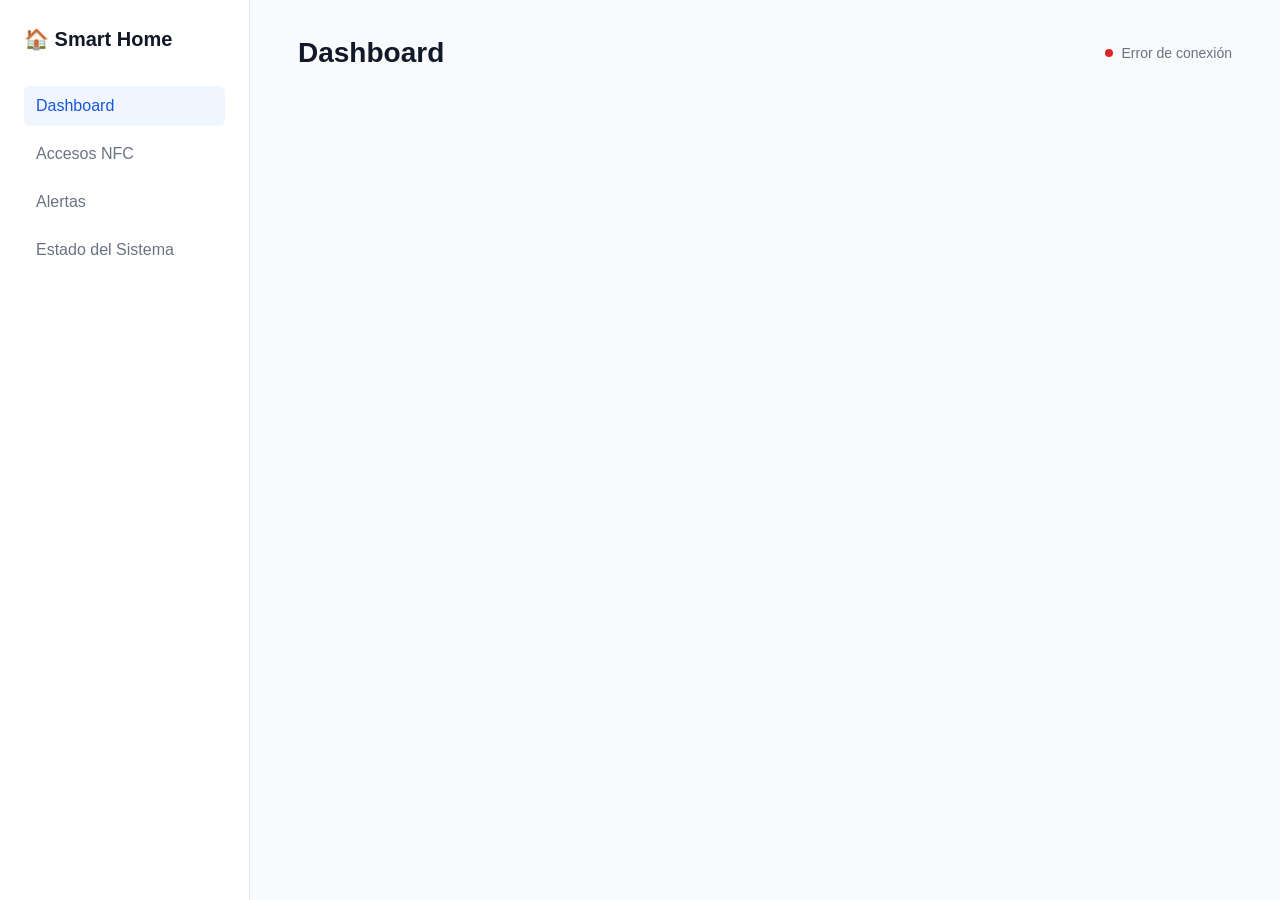
==== webapp/index.html @ cd3a3b8c "Creados archivos básicos, así como la importacion de CORS Co-authored-by: Copilot <copilot@github.co" ====
<!DOCTYPE html>
<html lang="es">
<head>
    <meta charset="UTF-8">
    <meta name="viewport" content="width=device-width, initial-scale=1.0">
    <title>Smart Home Dashboard</title>
    <link rel="stylesheet" href="styles.css">
</head>
<body>
    <div class="app-container">
        <aside class="sidebar">
            <h2>🏠 Smart Home</h2>
            <nav>
                <a href="index.html" class="active">Dashboard</a>
                <a href="accesos.html">Accesos NFC</a>
                <a href="alertas.html">Alertas</a>
                <a href="estado.html">Estado del Sistema</a>
            </nav>
        </aside>
        
        <main class="content">
            <header>
                <h1>Dashboard</h1>
                <div id="status-indicator" class="status-indicator">
                    <span class="dot"></span>
                    <span id="last-update">Actualizando...</span>
                </div>
            </header>

            <div class="cards-grid" id="nodos-container">
                <!-- Cards will be dynamically inserted here -->
            </div>
        </main>
    </div>

    <script src="app.js"></script>
    <script>
        document.addEventListener('DOMContentLoaded', () => {
            fetchNodos();
            setInterval(fetchNodos, 30000); // 30s
        });
    </script>
</body>
</html>
---- webapp/styles.css ----
:root {
    --bg-main: #f9fafb;
    --bg-card: #ffffff;
    --text-main: #111827;
    --text-muted: #6b7280;
    --border-color: #e5e7eb;
    --accent: #1a56db;
    --accent-hover: #1e40af;
    --danger: #dc2626;
    --success: #16a34a;
    --warning: #ca8a04;
    --radius: 6px;
    --sidebar-w: 250px;
}

* {
    box-sizing: border-box;
    margin: 0;
    padding: 0;
}

body {
    background-color: var(--bg-main);
    color: var(--text-main);
    font-family: -apple-system, BlinkMacSystemFont, "Segoe UI", Roboto, Helvetica, Arial, sans-serif;
    line-height: 1.5;
}

.app-container {
    display: flex;
    min-height: 100vh;
}

.sidebar {
    width: var(--sidebar-w);
    background-color: var(--bg-card);
    border-right: 1px solid var(--border-color);
    padding: 1.5rem;
    position: fixed;
    height: 100vh;
}

.sidebar h2 {
    font-size: 1.25rem;
    font-weight: 600;
    margin-bottom: 2rem;
    color: var(--text-main);
}

.sidebar nav {
    display: flex;
    flex-direction: column;
    gap: 0.5rem;
}

.sidebar a {
    text-decoration: none;
    color: var(--text-muted);
    padding: 0.5rem 0.75rem;
    border-radius: var(--radius);
    transition: all 0.2s;
    font-weight: 500;
}

.sidebar a:hover {
    background-color: var(--bg-main);
    color: var(--text-main);
}

.sidebar a.active {
    background-color: #eff6ff;
    color: var(--accent);
}

.content {
    flex: 1;
    margin-left: var(--sidebar-w);
    padding: 2rem 3rem;
    max-width: 1200px;
}

header {
    display: flex;
    justify-content: space-between;
    align-items: center;
    margin-bottom: 2rem;
}

h1 {
    font-size: 1.75rem;
    font-weight: 600;
}

.status-indicator {
    display: flex;
    align-items: center;
    gap: 8px;
    font-size: 0.875rem;
    color: var(--text-muted);
}

.dot {
    width: 8px;
    height: 8px;
    border-radius: 50%;
    background-color: var(--success);
}

/* Cards */
.cards-grid {
    display: grid;
    grid-template-columns: repeat(auto-fit, minmax(300px, 1fr));
    gap: 1.5rem;
}

.card {
    background-color: var(--bg-card);
    border: 1px solid var(--border-color);
    border-radius: var(--radius);
    padding: 1.5rem;
}

.card-header {
    display: flex;
    justify-content: space-between;
    align-items: center;
    margin-bottom: 1rem;
    padding-bottom: 0.75rem;
    border-bottom: 1px solid var(--border-color);
}

.card-title {
    font-size: 1.125rem;
    font-weight: 600;
}

.sensor-grid {
    display: grid;
    grid-template-columns: 1fr 1fr;
    gap: 1rem;
    margin-bottom: 1.5rem;
}

.sensor-item {
    display: flex;
    flex-direction: column;
}

.sensor-label {
    font-size: 0.75rem;
    text-transform: uppercase;
    color: var(--text-muted);
    font-weight: 600;
}

.sensor-value {
    font-size: 1.25rem;
    font-weight: 500;
}

/* Tables */
.data-table {
    width: 100%;
    border-collapse: collapse;
}

.data-table th, .data-table td {
    padding: 0.75rem;
    text-align: left;
    border-bottom: 1px solid var(--border-color);
}

.data-table th {
    font-weight: 600;
    color: var(--text-muted);
    font-size: 0.875rem;
    background: var(--bg-main);
}

/* Forms & Buttons */
input[type="text"], input[type="color"] {
    padding: 0.5rem;
    border: 1px solid var(--border-color);
    border-radius: var(--radius);
    font-family: inherit;
    outline: none;
}
input[type="text"]:focus {
    border-color: var(--accent);
}

.btn-primary {
    background-color: var(--accent);
    color: white;
    border: none;
    padding: 0.5rem 1rem;
    border-radius: var(--radius);
    cursor: pointer;
    font-weight: 500;
    font-family: inherit;
    transition: background 0.2s;
}
.btn-primary:hover {
    background-color: var(--accent-hover);
}

.btn-sm {
    padding: 0.25rem 0.5rem;
    font-size: 0.875rem;
}

.btn-danger {
    background-color: var(--danger);
}
.btn-danger:hover {
    background-color: #b91c1c;
}

/* Utils */
.badge {
    padding: 0.25rem 0.5rem;
    border-radius: 99px;
    font-size: 0.75rem;
    font-weight: 500;
    display: inline-block;
}
.badge.good { background-color: #dcfce7; color: var(--success); }
.badge.bad { background-color: #fee2e2; color: var(--danger); }
.badge.warn { background-color: #fef9c3; color: var(--warning); }

.split-view {
    display: grid;
    grid-template-columns: 1fr 2fr;
    gap: 1.5rem;
}

.uid-item {
    display: flex;
    justify-content: space-between;
    align-items: center;
    padding: 0.5rem 0;
    border-bottom: 1px solid var(--border-color);
}
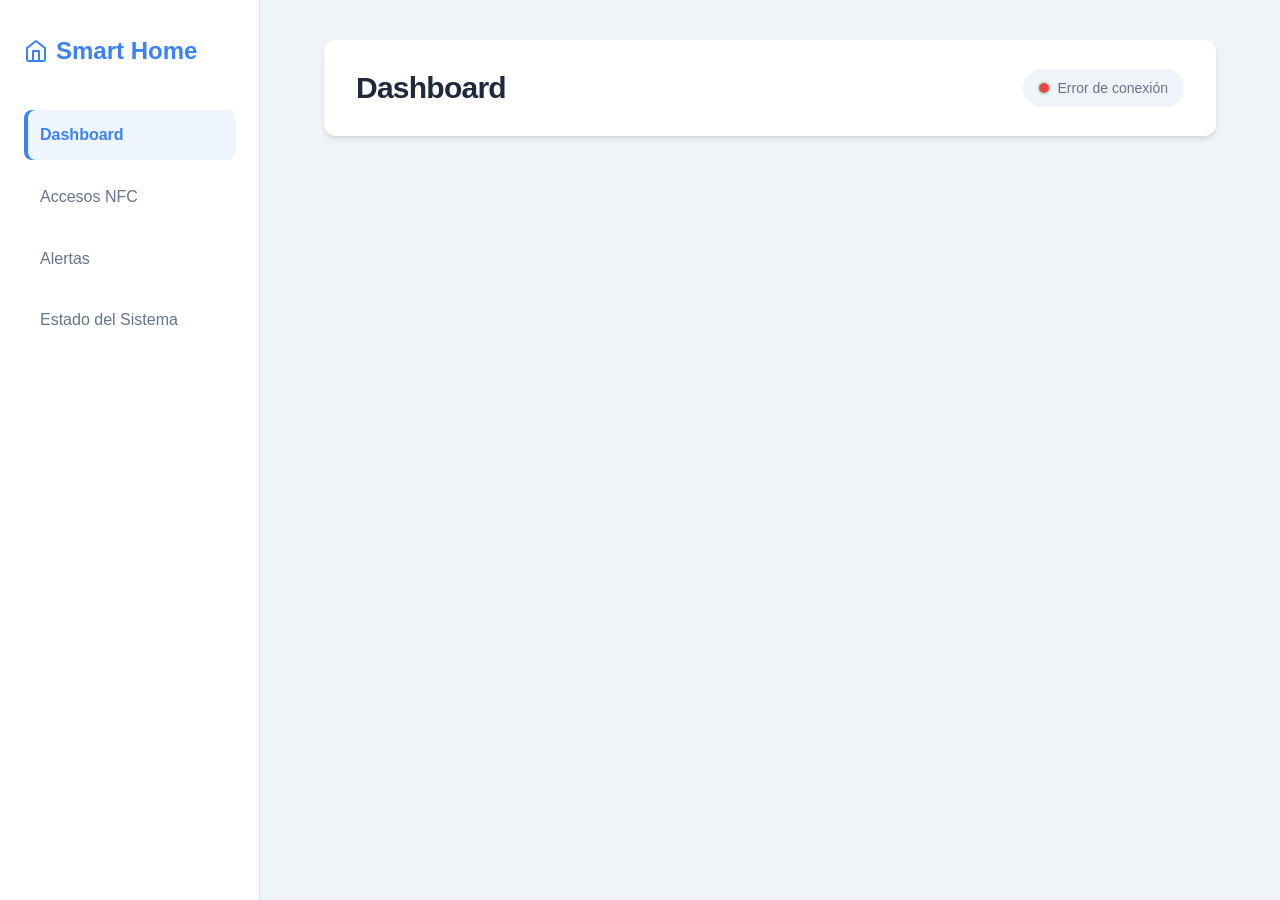
==== commit 62ab2445: "Mejoras visuales en la página Co-authored-by: Copilot <copilot@github.com>" ====
--- a/webapp/index.html
+++ b/webapp/index.html
@@ -9,7 +9,13 @@
 <body>
     <div class="app-container">
         <aside class="sidebar">
-            <h2>🏠 Smart Home</h2>
+            <h2>
+                <svg xmlns="http://www.w3.org/2000/svg" width="24" height="24" viewBox="0 0 24 24" fill="none" stroke="currentColor" stroke-width="2" stroke-linecap="round" stroke-linejoin="round">
+                    <path d="m3 9 9-7 9 7v11a2 2 0 0 1-2 2H5a2 2 0 0 1-2-2z"></path>
+                    <polyline points="9 22 9 12 15 12 15 22"></polyline>
+                </svg>
+                Smart Home
+            </h2>
             <nav>
                 <a href="index.html" class="active">Dashboard</a>
                 <a href="accesos.html">Accesos NFC</a>
--- a/webapp/styles.css
+++ b/webapp/styles.css
@@ -1,16 +1,19 @@
 :root {
-    --bg-main: #f9fafb;
+    --bg-main: #f0f4f8;
     --bg-card: #ffffff;
-    --text-main: #111827;
-    --text-muted: #6b7280;
-    --border-color: #e5e7eb;
-    --accent: #1a56db;
-    --accent-hover: #1e40af;
-    --danger: #dc2626;
-    --success: #16a34a;
-    --warning: #ca8a04;
-    --radius: 6px;
-    --sidebar-w: 250px;
+    --text-main: #1e293b;
+    --text-muted: #64748b;
+    --border-color: #e2e8f0;
+    --accent: #3b82f6;
+    --accent-hover: #2563eb;
+    --danger: #ef4444;
+    --success: #10b981;
+    --warning: #f59e0b;
+    --radius: 12px;
+    --sidebar-w: 260px;
+    --shadow-sm: 0 1px 2px 0 rgba(0, 0, 0, 0.05);
+    --shadow-md: 0 4px 6px -1px rgba(0, 0, 0, 0.1), 0 2px 4px -1px rgba(0, 0, 0, 0.06);
+    --shadow-lg: 0 10px 15px -3px rgba(0, 0, 0, 0.1), 0 4px 6px -2px rgba(0, 0, 0, 0.05);
 }
 
 * {
@@ -22,8 +25,9 @@
 body {
     background-color: var(--bg-main);
     color: var(--text-main);
-    font-family: -apple-system, BlinkMacSystemFont, "Segoe UI", Roboto, Helvetica, Arial, sans-serif;
-    line-height: 1.5;
+    font-family: 'Inter', -apple-system, BlinkMacSystemFont, "Segoe UI", Roboto, Helvetica, Arial, sans-serif;
+    line-height: 1.6;
+    -webkit-font-smoothing: antialiased;
 }
 
 .app-container {
@@ -35,137 +39,183 @@
     width: var(--sidebar-w);
     background-color: var(--bg-card);
     border-right: 1px solid var(--border-color);
-    padding: 1.5rem;
+    padding: 2rem 1.5rem;
     position: fixed;
     height: 100vh;
+    box-shadow: var(--shadow-sm);
+    z-index: 10;
 }
 
 .sidebar h2 {
-    font-size: 1.25rem;
-    font-weight: 600;
-    margin-bottom: 2rem;
-    color: var(--text-main);
+    font-size: 1.5rem;
+    font-weight: 700;
+    margin-bottom: 2.5rem;
+    color: var(--accent);
+    display: flex;
+    align-items: center;
+    gap: 0.5rem;
 }
 
 .sidebar nav {
     display: flex;
     flex-direction: column;
-    gap: 0.5rem;
+    gap: 0.75rem;
 }
 
 .sidebar a {
     text-decoration: none;
     color: var(--text-muted);
-    padding: 0.5rem 0.75rem;
-    border-radius: var(--radius);
-    transition: all 0.2s;
+    padding: 0.75rem 1rem;
+    border-radius: 8px;
+    transition: all 0.2s ease-in-out;
     font-weight: 500;
+    display: flex;
+    align-items: center;
+    gap: 0.75rem;
 }
 
 .sidebar a:hover {
-    background-color: var(--bg-main);
+    background-color: #f1f5f9;
     color: var(--text-main);
+    transform: translateX(4px);
 }
 
 .sidebar a.active {
     background-color: #eff6ff;
     color: var(--accent);
+    font-weight: 600;
+    box-shadow: inset 4px 0 0 var(--accent);
 }
 
 .content {
     flex: 1;
     margin-left: var(--sidebar-w);
-    padding: 2rem 3rem;
-    max-width: 1200px;
+    padding: 2.5rem 4rem;
+    max-width: 1400px;
 }
 
 header {
     display: flex;
     justify-content: space-between;
     align-items: center;
-    margin-bottom: 2rem;
+    margin-bottom: 3rem;
+    background: var(--bg-card);
+    padding: 1.5rem 2rem;
+    border-radius: var(--radius);
+    box-shadow: var(--shadow-md);
 }
 
 h1 {
-    font-size: 1.75rem;
-    font-weight: 600;
+    font-size: 1.875rem;
+    font-weight: 700;
+    letter-spacing: -0.025em;
 }
 
 .status-indicator {
-    display: flex;
+    display: inline-flex;
     align-items: center;
     gap: 8px;
     font-size: 0.875rem;
+    font-weight: 500;
     color: var(--text-muted);
+    background: var(--bg-main);
+    padding: 0.5rem 1rem;
+    border-radius: 9999px;
 }
 
 .dot {
-    width: 8px;
-    height: 8px;
+    width: 10px;
+    height: 10px;
     border-radius: 50%;
     background-color: var(--success);
+    box-shadow: 0 0 0 2px rgba(16, 185, 129, 0.2);
+    animation: pulse 2s infinite;
+}
+
+@keyframes pulse {
+    0% { transform: scale(0.95); box-shadow: 0 0 0 0 rgba(16, 185, 129, 0.7); }
+    70% { transform: scale(1); box-shadow: 0 0 0 6px rgba(16, 185, 129, 0); }
+    100% { transform: scale(0.95); box-shadow: 0 0 0 0 rgba(16, 185, 129, 0); }
 }
 
 /* Cards */
 .cards-grid {
     display: grid;
-    grid-template-columns: repeat(auto-fit, minmax(300px, 1fr));
-    gap: 1.5rem;
+    grid-template-columns: repeat(auto-fit, minmax(320px, 1fr));
+    gap: 2rem;
 }
 
 .card {
     background-color: var(--bg-card);
     border: 1px solid var(--border-color);
     border-radius: var(--radius);
-    padding: 1.5rem;
+    padding: 1.75rem;
+    box-shadow: var(--shadow-md);
+    transition: transform 0.2s ease, box-shadow 0.2s ease;
+}
+
+.card:hover {
+    transform: translateY(-4px);
+    box-shadow: var(--shadow-lg);
 }
 
 .card-header {
     display: flex;
     justify-content: space-between;
     align-items: center;
-    margin-bottom: 1rem;
-    padding-bottom: 0.75rem;
+    margin-bottom: 1.25rem;
+    padding-bottom: 1rem;
     border-bottom: 1px solid var(--border-color);
 }
 
 .card-title {
-    font-size: 1.125rem;
-    font-weight: 600;
+    font-size: 1.25rem;
+    font-weight: 600;
+    color: var(--text-main);
 }
 
 .sensor-grid {
     display: grid;
-    grid-template-columns: 1fr 1fr;
-    gap: 1rem;
+    grid-template-columns: repeat(2, 1fr);
+    gap: 1.25rem;
     margin-bottom: 1.5rem;
 }
 
 .sensor-item {
     display: flex;
     flex-direction: column;
+    padding: 1rem;
+    background: var(--bg-main);
+    border-radius: 8px;
 }
 
 .sensor-label {
     font-size: 0.75rem;
     text-transform: uppercase;
+    letter-spacing: 0.05em;
     color: var(--text-muted);
     font-weight: 600;
+    margin-bottom: 0.25rem;
 }
 
 .sensor-value {
-    font-size: 1.25rem;
-    font-weight: 500;
+    font-size: 1.5rem;
+    font-weight: 700;
+    color: var(--text-main);
 }
 
 /* Tables */
 .data-table {
     width: 100%;
     border-collapse: collapse;
+    background: var(--bg-card);
+    border-radius: var(--radius);
+    overflow: hidden;
+    box-shadow: var(--shadow-sm);
 }
 
 .data-table th, .data-table td {
-    padding: 0.75rem;
+    padding: 1rem;
     text-align: left;
     border-bottom: 1px solid var(--border-color);
 }
@@ -174,34 +224,58 @@
     font-weight: 600;
     color: var(--text-muted);
     font-size: 0.875rem;
-    background: var(--bg-main);
+    background: #f8fafc;
+    text-transform: uppercase;
+    letter-spacing: 0.05em;
+}
+
+.data-table tr:last-child td {
+    border-bottom: none;
+}
+
+.data-table tr:hover td {
+    background-color: #f8fafc;
 }
 
 /* Forms & Buttons */
-input[type="text"], input[type="color"] {
-    padding: 0.5rem;
+input[type="text"], input[type="color"], select {
+    padding: 0.625rem 0.875rem;
     border: 1px solid var(--border-color);
-    border-radius: var(--radius);
+    border-radius: 8px;
     font-family: inherit;
+    font-size: 0.875rem;
     outline: none;
-}
-input[type="text"]:focus {
+    transition: border-color 0.2s, box-shadow 0.2s;
+    background: #fff;
+}
+
+input[type="text"]:focus, select:focus {
     border-color: var(--accent);
+    box-shadow: 0 0 0 3px rgba(59, 130, 246, 0.1);
 }
 
 .btn-primary {
     background-color: var(--accent);
     color: white;
     border: none;
-    padding: 0.5rem 1rem;
-    border-radius: var(--radius);
+    padding: 0.625rem 1.25rem;
+    border-radius: 8px;
     cursor: pointer;
-    font-weight: 500;
+    font-weight: 600;
+    font-size: 0.875rem;
     font-family: inherit;
-    transition: background 0.2s;
-}
+    transition: all 0.2s;
+    box-shadow: var(--shadow-sm);
+}
+
 .btn-primary:hover {
     background-color: var(--accent-hover);
+    transform: translateY(-1px);
+    box-shadow: var(--shadow-md);
+}
+
+.btn-primary:active {
+    transform: translateY(0);
 }
 
 .btn-sm {
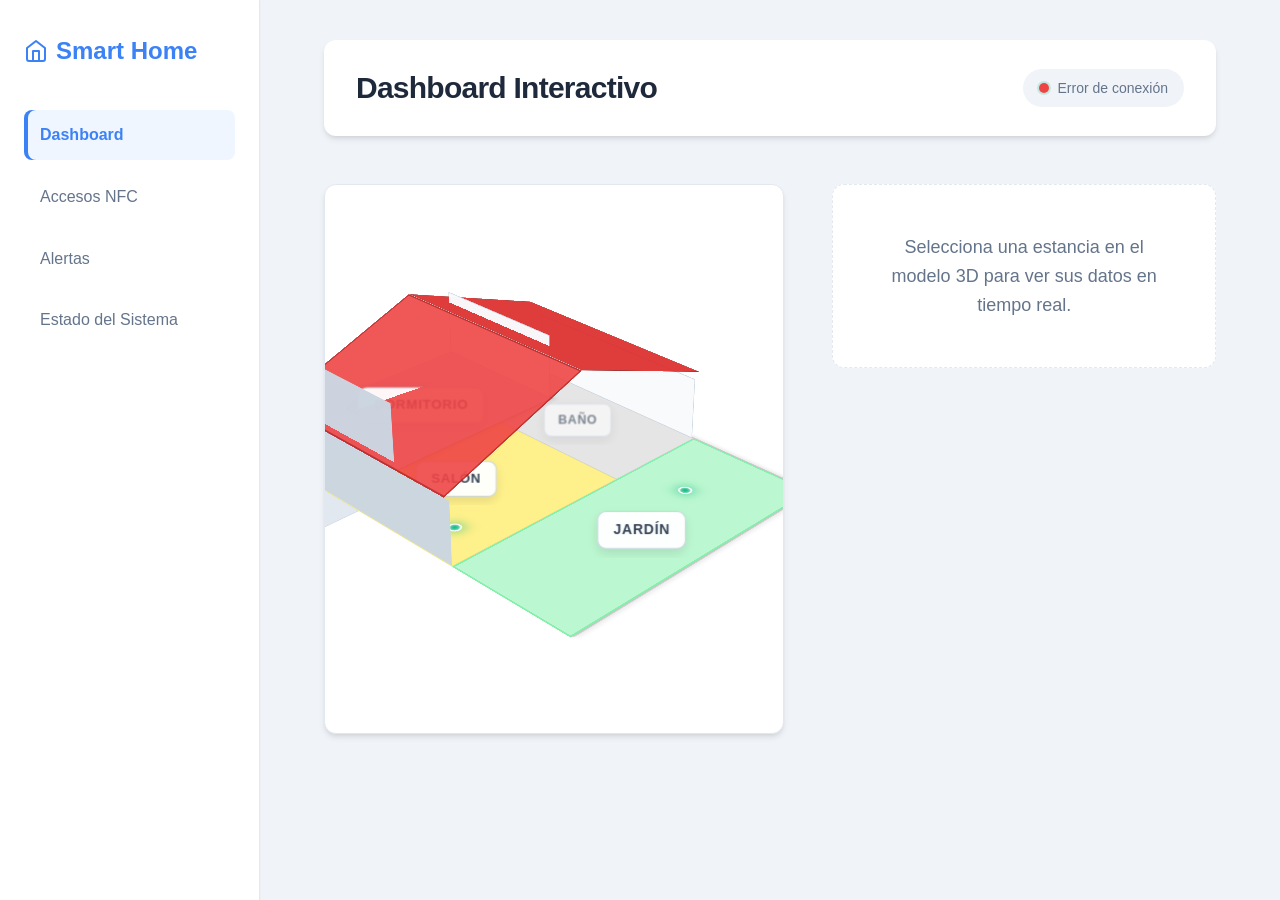
==== commit 0c64575c: "Vista isométrica (AUN ESTÁ MAL= Co-authored-by: Copilot <copilot@github.com>" ====
--- a/webapp/index.html
+++ b/webapp/index.html
@@ -26,15 +26,67 @@
         
         <main class="content">
             <header>
-                <h1>Dashboard</h1>
+                <h1>Dashboard Interactivo</h1>
                 <div id="status-indicator" class="status-indicator">
                     <span class="dot"></span>
                     <span id="last-update">Actualizando...</span>
                 </div>
             </header>
 
-            <div class="cards-grid" id="nodos-container">
-                <!-- Cards will be dynamically inserted here -->
+            <div class="dashboard-split" id="dashboard-split">
+                <!-- Modelo 3D (Izquierda) -->
+                <div class="house-container">
+                    <div class="house-3d">
+                        
+                        <!-- PISO 0: Salón, Baño, Jardín -->
+                        <div class="floor floor-0">
+                            <div class="room room-salon" onclick="selectNode('s1')" id="room-s1">
+                                <div class="wall wall-n"></div>
+                                <div class="wall wall-w"></div>
+                                <span class="room-label">Salón</span>
+                                <div class="node-dot"></div>
+                            </div>
+                            
+                            <div class="room room-bano">
+                                <div class="wall wall-n"></div>
+                                <div class="wall wall-e"></div>
+                                <span class="room-label" style="opacity: 0.6;">Baño</span>
+                            </div>
+
+                            <div class="room room-exterior" onclick="selectNode('s3')" id="room-s3">
+                                <span class="room-label">Jardín</span>
+                                <div class="node-dot"></div>
+                            </div>
+                        </div>
+
+                        <!-- PISO 1: Dormitorio -->
+                        <div class="floor floor-1">
+                            <div class="room room-dormitorio" onclick="selectNode('s2')" id="room-s2">
+                                <div class="wall wall-n"></div>
+                                <div class="wall wall-w"></div>
+                                <div class="wall wall-e"></div>
+                                <span class="room-label">Dormitorio</span>
+                                <div class="node-dot"></div>
+                            </div>
+                        </div>
+
+                        <!-- TEJADO -->
+                        <div class="floor roof-level">
+                            <div class="roof-container">
+                                <div class="roof-left"></div>
+                                <div class="roof-right"></div>
+                            </div>
+                        </div>
+
+                    </div>
+                </div>
+
+                <!-- Panel de Detalles del Sensor Seleccionado (Derecha) -->
+                <div class="node-details" id="node-details-panel">
+                    <div class="empty-state">
+                        Selecciona una estancia en el modelo 3D para ver sus datos en tiempo real.
+                    </div>
+                </div>
             </div>
         </main>
     </div>
--- a/webapp/styles.css
+++ b/webapp/styles.css
@@ -35,6 +35,276 @@
     min-height: 100vh;
 }
 
+/* 3D Dashboard Layout */
+.dashboard-split {
+    display: grid;
+    grid-template-columns: 1.2fr 1fr;
+    gap: 3rem;
+    align-items: start;
+}
+
+.house-container {
+    height: 550px;
+    background: var(--bg-card);
+    border-radius: var(--radius);
+    display: flex;
+    align-items: center;
+    justify-content: center;
+    perspective: 1500px;
+    box-shadow: var(--shadow-md);
+    border: 1px solid var(--border-color);
+    overflow: hidden;
+}
+
+.house-3d {
+    position: relative;
+    width: 340px;
+    height: 380px;
+    transform: rotateX(60deg) rotateZ(-45deg);
+    transform-style: preserve-3d;
+    transition: transform 0.6s cubic-bezier(0.4, 0, 0.2, 1);
+    margin-top: 50px; /* Para centrar la estructura vertical */
+}
+
+/* Efecto Dollhouse interactivo (vista explosionada) */
+.house-container:hover .floor-1 {
+    transform: translateZ(120px); /* El piso de arriba se eleva */
+}
+.house-container:hover .roof-level {
+    transform: translateZ(260px); /* El tejado vuela para dejar ver dentro */
+    opacity: 0.6;
+}
+
+/* Pisos */
+.floor {
+    position: absolute;
+    width: 100%;
+    height: 100%;
+    top: 0; left: 0;
+    transform-style: preserve-3d;
+    transition: all 0.5s cubic-bezier(0.4, 0, 0.2, 1);
+}
+.floor-0 { transform: translateZ(0px); }
+.floor-1 { transform: translateZ(70px); } /* Las paredes miden 70px */
+.roof-level { transform: translateZ(140px); pointer-events: none; }
+
+.room {
+    position: absolute;
+    cursor: pointer;
+    transition: filter 0.3s ease;
+    display: flex;
+    align-items: center;
+    justify-content: center;
+    transform-style: preserve-3d;
+    box-shadow: 
+        1px 1px 0 rgba(0,0,0,0.05),
+        2px 2px 0 rgba(0,0,0,0.1),
+        4px 4px 6px rgba(0,0,0,0.1);
+    border: 1px solid rgba(0,0,0,0.05);
+}
+
+.room:not(.room-bano):hover, .room.active {
+    filter: brightness(1.05); /* Resalta el piso activo pero NO lo mueve en Z (solo colores) */
+}
+.room.active {
+    box-shadow: 
+        inset 0 0 0 3px var(--accent),
+        4px 4px 15px rgba(59,130,246,0.3);
+}
+
+/* Paredes estructurales (hacia ARRIBA) */
+.wall {
+    position: absolute;
+    background-color: #f1f5f9;
+    border: 1px solid #cbd5e1;
+    opacity: 0.98;
+}
+/* Pared Norte (trasera) */
+.wall-n {
+    top: 0; left: 0; 
+    width: 100%; height: 70px;
+    transform-origin: top;
+    transform: rotateX(-90deg);
+    background-color: #e2e8f0; /* Sombra base */
+}
+/* Pared Oeste (izquierda) */
+.wall-w {
+    top: 0; left: 0; 
+    width: 70px; height: 100%;
+    transform-origin: left;
+    transform: rotateY(-90deg);
+    background-color: #cbd5e1; /* Sombra oscura */
+}
+/* Pared Este (derecha - para Baño) */
+.wall-e {
+    top: 0; right: 0; 
+    width: 70px; height: 100%;
+    transform-origin: right;
+    transform: rotateY(90deg);
+    background-color: #f8fafc; /* Iluminado */
+}
+
+.room-label {
+    transform: rotateZ(45deg) rotateX(-60deg) translateZ(45px);
+    font-weight: 800;
+    color: #334155;
+    background: rgba(255,255,255,0.95);
+    padding: 6px 14px;
+    border-radius: 8px;
+    pointer-events: none;
+    box-shadow: 0 4px 10px rgba(0,0,0,0.1);
+    font-size: 0.8125rem;
+    letter-spacing: 0.05em;
+    text-transform: uppercase;
+    border: 1px solid #cbd5e1;
+    z-index: 10;
+}
+
+.node-dot {
+    position: absolute;
+    width: 14px;
+    height: 14px;
+    background: var(--success);
+    border-radius: 50%;
+    transform: translateZ(5px);
+    box-shadow: 0 0 15px var(--success), inset 0 0 4px rgba(255,255,255,0.8);
+    border: 2px solid white;
+}
+
+/* --- MATERIALES Y COLORES DE LAS ESTANCIAS --- */
+/* La casa ocupa el top 60%, el exterior es el bottom 40% */
+
+.room-salon {
+    top: 0; left: 0; width: 65%; height: 60%;
+    background-color: #fef08a; /* Suelo cálido/madera */
+}
+.room-salon .node-dot { bottom: 15%; left: 20%; }
+
+.room-bano {
+    top: 0; right: 0; width: 35%; height: 60%;
+    background-color: #e5e5e5; /* Suelo azulejo gris */
+    cursor: default;
+}
+
+.room-dormitorio {
+    top: 0; left: 0; width: 100%; height: 60%;
+    background-color: #e0e7ff; /* Suelo moqueta/alfombra */
+}
+.room-dormitorio .node-dot { top: 25%; left: 25%; }
+
+.room-exterior {
+    bottom: 0; left: 0; width: 100%; height: 40%;
+    background-color: #bbf7d0; /* Suelo césped */
+    border: 2px solid #86efac;
+}
+.room-exterior .node-dot { top: 40%; right: 25%; }
+
+/* --- TEJADO (Simulación de 2 aguas) --- */
+.roof-container {
+    position: absolute;
+    top: 0; left: 0; width: 100%; height: 60%; /* Abarca sobre las habitaciones de la casa */
+    transform-style: preserve-3d;
+    transition: opacity 0.5s;
+}
+
+.roof-left {
+    position: absolute;
+    top: -5%; left: -5%;
+    width: 55%; height: 110%; /* Ligeramente más grande como un alero */
+    background: #ef4444; /* Teja roja */
+    transform-origin: right;
+    transform: translateY(-5%) rotateY(-20deg); /* 20 grados de inclinación */
+    border: 2px solid #b91c1c;
+    opacity: 0.9;
+}
+
+.roof-right {
+    position: absolute;
+    top: -5%; right: -5%;
+    width: 55%; height: 110%; /* Ligeramente más grande como un alero */
+    background: #dc2626; /* Sombra propia de la teja */
+    transform-origin: left;
+    transform: translateY(-5%) rotateY(20deg);
+    border: 2px solid #991b1b;
+    opacity: 0.9;
+}
+    left: 0;
+    background-color: #fef08a; /* Suelo cálido/madera */
+}
+.room-salon::after, .room-salon::before { background-color: #fde047; }
+.room-salon:hover, .room-salon.active { background-color: #fef9c3; }
+
+.room-salon .node-dot { bottom: 15%; left: 15%; }
+
+.room-dormitorio {
+    width: 60%;
+    height: 40%;
+    top: 0;
+    left: 0;
+    background-color: #e0e7ff; /* Suelo frío/azulejo */
+}
+.room-dormitorio::after, .room-dormitorio::before { background-color: #c7d2fe; }
+.room-dormitorio:hover, .room-dormitorio.active { background-color: #eef2ff; }
+
+.room-dormitorio .node-dot { top: 20%; left: 20%; }
+
+/* --- EXTERIOR --- */
+.room-exterior {
+    bottom: 0; left: 0; width: 100%; height: 40%;
+    background-color: #bbf7d0; /* Suelo césped */
+    border: 2px solid #86efac;
+}
+.room-exterior .node-dot { top: 40%; right: 25%; }
+
+/* --- TEJADO (Simulación de 2 aguas) --- */
+.roof-container {
+    position: absolute;
+    top: 0; left: 0; width: 100%; height: 60%; /* Abarca sobre las habitaciones de la casa */
+    transform-style: preserve-3d;
+    transition: opacity 0.5s;
+}
+
+.roof-left {
+    position: absolute;
+    top: -5%; left: -5%;
+    width: 55%; height: 110%; /* Ligeramente más grande como un alero */
+    background: #ef4444; /* Teja roja */
+    transform-origin: right;
+    transform: translateY(-5%) rotateY(-20deg); /* 20 grados de inclinación */
+    border: 2px solid #b91c1c;
+    opacity: 0.9;
+}
+
+.roof-right {
+    position: absolute;
+    top: -5%; right: -5%;
+    width: 55%; height: 110%; /* Ligeramente más grande como un alero */
+    background: #dc2626; /* Sombra propia de la teja */
+    transform-origin: left;
+    transform: translateY(-5%) rotateY(20deg);
+    border: 2px solid #991b1b;
+    opacity: 0.9;
+}
+
+.empty-state {
+    padding: 3rem;
+    text-align: center;
+    color: var(--text-muted);
+    background: var(--bg-card);
+    border: 1px dashed var(--border-color);
+    border-radius: var(--radius);
+    font-size: 1.125rem;
+}
+
+.slide-in {
+    animation: slideIn 0.3s ease-out forwards;
+}
+
+@keyframes slideIn {
+    from { opacity: 0; transform: translateX(20px); }
+    to { opacity: 1; transform: translateX(0); }
+}
+
 .sidebar {
     width: var(--sidebar-w);
     background-color: var(--bg-card);
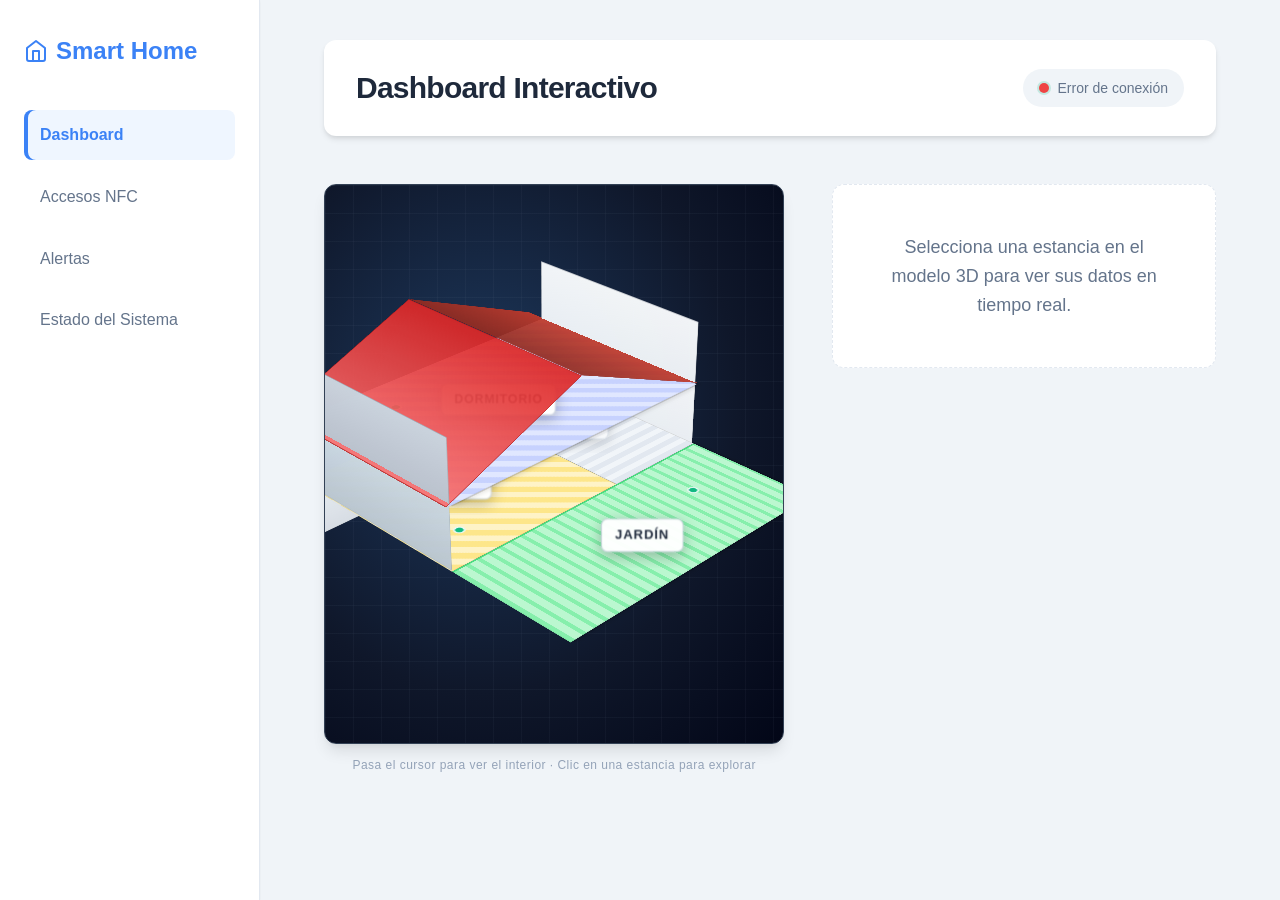
==== commit 6aa76ba1: "Mejoras en el estilo de la casa" ====
--- a/webapp/index.html
+++ b/webapp/index.html
@@ -35,50 +35,53 @@
 
             <div class="dashboard-split" id="dashboard-split">
                 <!-- Modelo 3D (Izquierda) -->
-                <div class="house-container">
-                    <div class="house-3d">
-                        
-                        <!-- PISO 0: Salón, Baño, Jardín -->
-                        <div class="floor floor-0">
-                            <div class="room room-salon" onclick="selectNode('s1')" id="room-s1">
-                                <div class="wall wall-n"></div>
-                                <div class="wall wall-w"></div>
-                                <span class="room-label">Salón</span>
-                                <div class="node-dot"></div>
-                            </div>
-                            
-                            <div class="room room-bano">
-                                <div class="wall wall-n"></div>
-                                <div class="wall wall-e"></div>
-                                <span class="room-label" style="opacity: 0.6;">Baño</span>
+                <div class="house-wrapper">
+                    <div class="house-container" title="Pasa el cursor para ver el interior · Haz clic en una estancia para ver sus datos">
+                        <div class="house-3d">
+
+                            <!-- PISO 0: Salón, Baño, Jardín -->
+                            <div class="floor floor-0">
+                                <div class="room room-salon" onclick="selectNode('s1')" id="room-s1">
+                                    <div class="wall wall-n"></div>
+                                    <div class="wall wall-w"></div>
+                                    <span class="room-label">Salón</span>
+                                    <div class="node-dot"></div>
+                                </div>
+
+                                <div class="room room-bano">
+                                    <div class="wall wall-n"></div>
+                                    <div class="wall wall-e"></div>
+                                    <span class="room-label" style="opacity: 0.6;">Baño</span>
+                                </div>
+
+                                <div class="room room-exterior" onclick="selectNode('s3')" id="room-s3">
+                                    <span class="room-label">Jardín</span>
+                                    <div class="node-dot"></div>
+                                </div>
                             </div>
 
-                            <div class="room room-exterior" onclick="selectNode('s3')" id="room-s3">
-                                <span class="room-label">Jardín</span>
-                                <div class="node-dot"></div>
+                            <!-- PISO 1: Dormitorio -->
+                            <div class="floor floor-1">
+                                <div class="room room-dormitorio" onclick="selectNode('s2')" id="room-s2">
+                                    <div class="wall wall-n"></div>
+                                    <div class="wall wall-w"></div>
+                                    <div class="wall wall-e"></div>
+                                    <span class="room-label">Dormitorio</span>
+                                    <div class="node-dot"></div>
+                                </div>
                             </div>
+
+                            <!-- TEJADO -->
+                            <div class="floor roof-level">
+                                <div class="roof-container">
+                                    <div class="roof-left"></div>
+                                    <div class="roof-right"></div>
+                                </div>
+                            </div>
+
                         </div>
-
-                        <!-- PISO 1: Dormitorio -->
-                        <div class="floor floor-1">
-                            <div class="room room-dormitorio" onclick="selectNode('s2')" id="room-s2">
-                                <div class="wall wall-n"></div>
-                                <div class="wall wall-w"></div>
-                                <div class="wall wall-e"></div>
-                                <span class="room-label">Dormitorio</span>
-                                <div class="node-dot"></div>
-                            </div>
-                        </div>
-
-                        <!-- TEJADO -->
-                        <div class="floor roof-level">
-                            <div class="roof-container">
-                                <div class="roof-left"></div>
-                                <div class="roof-right"></div>
-                            </div>
-                        </div>
-
                     </div>
+                    <p class="house-hint">Pasa el cursor para ver el interior &middot; Clic en una estancia para explorar</p>
                 </div>
 
                 <!-- Panel de Detalles del Sensor Seleccionado (Derecha) -->
--- a/webapp/styles.css
+++ b/webapp/styles.css
@@ -44,16 +44,28 @@
 }
 
 .house-container {
-    height: 550px;
-    background: var(--bg-card);
+    height: 560px;
+    background: radial-gradient(ellipse at 35% 40%, #1e3a5f 0%, #0f172a 60%, #020617 100%);
     border-radius: var(--radius);
     display: flex;
     align-items: center;
     justify-content: center;
     perspective: 1500px;
-    box-shadow: var(--shadow-md);
-    border: 1px solid var(--border-color);
+    box-shadow: var(--shadow-lg);
+    border: 1px solid #334155;
     overflow: hidden;
+    position: relative;
+}
+
+.house-container::before {
+    content: '';
+    position: absolute;
+    inset: 0;
+    background-image:
+        linear-gradient(rgba(148,163,184,0.05) 1px, transparent 1px),
+        linear-gradient(90deg, rgba(148,163,184,0.05) 1px, transparent 1px);
+    background-size: 28px 28px;
+    pointer-events: none;
 }
 
 .house-3d {
@@ -115,94 +127,117 @@
 /* Paredes estructurales (hacia ARRIBA) */
 .wall {
     position: absolute;
-    background-color: #f1f5f9;
-    border: 1px solid #cbd5e1;
-    opacity: 0.98;
+    border: 1px solid rgba(0,0,0,0.12);
+    opacity: 0.97;
 }
 /* Pared Norte (trasera) */
 .wall-n {
-    top: 0; left: 0; 
+    top: 0; left: 0;
     width: 100%; height: 70px;
     transform-origin: top;
     transform: rotateX(-90deg);
-    background-color: #e2e8f0; /* Sombra base */
+    background: linear-gradient(to bottom, #f1f5f9, #dde3ea);
 }
 /* Pared Oeste (izquierda) */
 .wall-w {
-    top: 0; left: 0; 
+    top: 0; left: 0;
     width: 70px; height: 100%;
     transform-origin: left;
     transform: rotateY(-90deg);
-    background-color: #cbd5e1; /* Sombra oscura */
+    background: linear-gradient(to right, #b8c4d0, #c8d6e0);
 }
 /* Pared Este (derecha - para Baño) */
 .wall-e {
-    top: 0; right: 0; 
+    top: 0; right: 0;
     width: 70px; height: 100%;
     transform-origin: right;
     transform: rotateY(90deg);
-    background-color: #f8fafc; /* Iluminado */
+    background: linear-gradient(to left, #f0f4f8, #f8fafc);
 }
 
 .room-label {
-    transform: rotateZ(45deg) rotateX(-60deg) translateZ(45px);
-    font-weight: 800;
-    color: #334155;
-    background: rgba(255,255,255,0.95);
-    padding: 6px 14px;
-    border-radius: 8px;
+    transform: rotateZ(45deg) rotateX(-60deg) translateZ(52px);
+    font-weight: 700;
+    color: #1e293b;
+    background: rgba(255,255,255,0.96);
+    padding: 5px 12px;
+    border-radius: 6px;
     pointer-events: none;
-    box-shadow: 0 4px 10px rgba(0,0,0,0.1);
-    font-size: 0.8125rem;
-    letter-spacing: 0.05em;
+    box-shadow: 0 4px 14px rgba(0,0,0,0.25);
+    font-size: 0.75rem;
+    letter-spacing: 0.07em;
     text-transform: uppercase;
-    border: 1px solid #cbd5e1;
+    border: 1px solid rgba(148,163,184,0.5);
     z-index: 10;
 }
 
 .node-dot {
     position: absolute;
-    width: 14px;
-    height: 14px;
+    width: 12px;
+    height: 12px;
     background: var(--success);
     border-radius: 50%;
-    transform: translateZ(5px);
-    box-shadow: 0 0 15px var(--success), inset 0 0 4px rgba(255,255,255,0.8);
-    border: 2px solid white;
+    transform: translateZ(6px);
+    border: 2px solid rgba(255,255,255,0.9);
+    animation: nodePulse 2.5s ease-out infinite;
+}
+
+@keyframes nodePulse {
+    0%   { box-shadow: 0 0 0 0 rgba(16,185,129,0.7), 0 0 8px rgba(16,185,129,0.5); }
+    60%  { box-shadow: 0 0 0 9px rgba(16,185,129,0), 0 0 16px rgba(16,185,129,0.2); }
+    100% { box-shadow: 0 0 0 0 rgba(16,185,129,0),   0 0 8px rgba(16,185,129,0.5); }
 }
 
 /* --- MATERIALES Y COLORES DE LAS ESTANCIAS --- */
-/* La casa ocupa el top 60%, el exterior es el bottom 40% */
 
 .room-salon {
     top: 0; left: 0; width: 65%; height: 60%;
-    background-color: #fef08a; /* Suelo cálido/madera */
-}
-.room-salon .node-dot { bottom: 15%; left: 20%; }
+    background: repeating-linear-gradient(
+        45deg,
+        #fde68a 0px, #fde68a 10px,
+        #fef3c7 10px, #fef3c7 20px
+    );
+}
+.room-salon:hover { filter: brightness(1.08) saturate(1.1); }
+.room-salon .node-dot { bottom: 15%; left: 18%; }
 
 .room-bano {
     top: 0; right: 0; width: 35%; height: 60%;
-    background-color: #e5e5e5; /* Suelo azulejo gris */
+    background: repeating-linear-gradient(
+        0deg,
+        #e2e8f0 0px, #e2e8f0 8px,
+        #f1f5f9 8px, #f1f5f9 16px
+    );
     cursor: default;
 }
 
 .room-dormitorio {
     top: 0; left: 0; width: 100%; height: 60%;
-    background-color: #e0e7ff; /* Suelo moqueta/alfombra */
-}
-.room-dormitorio .node-dot { top: 25%; left: 25%; }
+    background: repeating-linear-gradient(
+        45deg,
+        #c7d2fe 0px, #c7d2fe 10px,
+        #e0e7ff 10px, #e0e7ff 20px
+    );
+}
+.room-dormitorio:hover { filter: brightness(1.08) saturate(1.1); }
+.room-dormitorio .node-dot { top: 22%; left: 22%; }
 
 .room-exterior {
     bottom: 0; left: 0; width: 100%; height: 40%;
-    background-color: #bbf7d0; /* Suelo césped */
-    border: 2px solid #86efac;
-}
-.room-exterior .node-dot { top: 40%; right: 25%; }
+    background: repeating-linear-gradient(
+        90deg,
+        #86efac 0px, #86efac 5px,
+        #bbf7d0 5px, #bbf7d0 14px
+    );
+    border-top: 2px solid #4ade80;
+}
+.room-exterior:hover { filter: brightness(1.08) saturate(1.1); }
+.room-exterior .node-dot { top: 40%; right: 22%; }
 
 /* --- TEJADO (Simulación de 2 aguas) --- */
 .roof-container {
     position: absolute;
-    top: 0; left: 0; width: 100%; height: 60%; /* Abarca sobre las habitaciones de la casa */
+    top: 0; left: 0; width: 100%; height: 60%;
     transform-style: preserve-3d;
     transition: opacity 0.5s;
 }
@@ -210,80 +245,36 @@
 .roof-left {
     position: absolute;
     top: -5%; left: -5%;
-    width: 55%; height: 110%; /* Ligeramente más grande como un alero */
-    background: #ef4444; /* Teja roja */
+    width: 55%; height: 110%;
+    background: linear-gradient(to right, #f87171, #dc2626);
     transform-origin: right;
-    transform: translateY(-5%) rotateY(-20deg); /* 20 grados de inclinación */
-    border: 2px solid #b91c1c;
-    opacity: 0.9;
+    transform: translateY(-5%) rotateY(-22deg);
+    border: 1.5px solid #b91c1c;
+    opacity: 0.93;
 }
 
 .roof-right {
     position: absolute;
     top: -5%; right: -5%;
-    width: 55%; height: 110%; /* Ligeramente más grande como un alero */
-    background: #dc2626; /* Sombra propia de la teja */
+    width: 55%; height: 110%;
+    background: linear-gradient(to left, #c0392b, #922b21);
     transform-origin: left;
-    transform: translateY(-5%) rotateY(20deg);
-    border: 2px solid #991b1b;
-    opacity: 0.9;
-}
-    left: 0;
-    background-color: #fef08a; /* Suelo cálido/madera */
-}
-.room-salon::after, .room-salon::before { background-color: #fde047; }
-.room-salon:hover, .room-salon.active { background-color: #fef9c3; }
-
-.room-salon .node-dot { bottom: 15%; left: 15%; }
-
-.room-dormitorio {
-    width: 60%;
-    height: 40%;
-    top: 0;
-    left: 0;
-    background-color: #e0e7ff; /* Suelo frío/azulejo */
-}
-.room-dormitorio::after, .room-dormitorio::before { background-color: #c7d2fe; }
-.room-dormitorio:hover, .room-dormitorio.active { background-color: #eef2ff; }
-
-.room-dormitorio .node-dot { top: 20%; left: 20%; }
-
-/* --- EXTERIOR --- */
-.room-exterior {
-    bottom: 0; left: 0; width: 100%; height: 40%;
-    background-color: #bbf7d0; /* Suelo césped */
-    border: 2px solid #86efac;
-}
-.room-exterior .node-dot { top: 40%; right: 25%; }
-
-/* --- TEJADO (Simulación de 2 aguas) --- */
-.roof-container {
-    position: absolute;
-    top: 0; left: 0; width: 100%; height: 60%; /* Abarca sobre las habitaciones de la casa */
-    transform-style: preserve-3d;
-    transition: opacity 0.5s;
-}
-
-.roof-left {
-    position: absolute;
-    top: -5%; left: -5%;
-    width: 55%; height: 110%; /* Ligeramente más grande como un alero */
-    background: #ef4444; /* Teja roja */
-    transform-origin: right;
-    transform: translateY(-5%) rotateY(-20deg); /* 20 grados de inclinación */
-    border: 2px solid #b91c1c;
-    opacity: 0.9;
-}
-
-.roof-right {
-    position: absolute;
-    top: -5%; right: -5%;
-    width: 55%; height: 110%; /* Ligeramente más grande como un alero */
-    background: #dc2626; /* Sombra propia de la teja */
-    transform-origin: left;
-    transform: translateY(-5%) rotateY(20deg);
-    border: 2px solid #991b1b;
-    opacity: 0.9;
+    transform: translateY(-5%) rotateY(22deg);
+    border: 1.5px solid #7f1d1d;
+    opacity: 0.93;
+}
+
+.house-wrapper {
+    display: flex;
+    flex-direction: column;
+}
+
+.house-hint {
+    text-align: center;
+    font-size: 0.75rem;
+    color: #94a3b8;
+    margin-top: 0.75rem;
+    letter-spacing: 0.04em;
 }
 
 .empty-state {
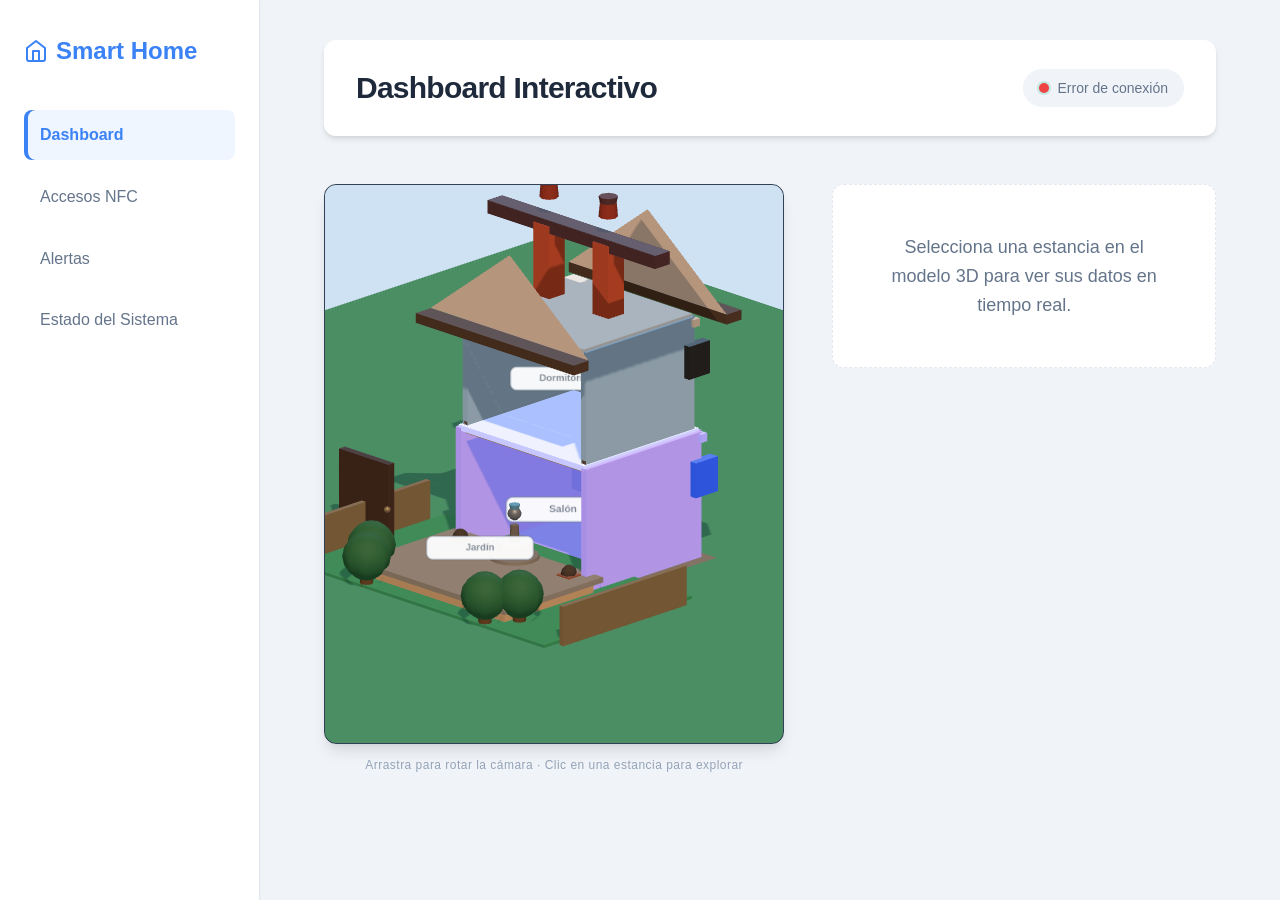
==== commit ed8001a1: "Actualización del modelo 3D del webapp Co-authored-by: Copilot <copilot@github.com>" ====
--- a/webapp/index.html
+++ b/webapp/index.html
@@ -36,52 +36,10 @@
             <div class="dashboard-split" id="dashboard-split">
                 <!-- Modelo 3D (Izquierda) -->
                 <div class="house-wrapper">
-                    <div class="house-container" title="Pasa el cursor para ver el interior · Haz clic en una estancia para ver sus datos">
-                        <div class="house-3d">
-
-                            <!-- PISO 0: Salón, Baño, Jardín -->
-                            <div class="floor floor-0">
-                                <div class="room room-salon" onclick="selectNode('s1')" id="room-s1">
-                                    <div class="wall wall-n"></div>
-                                    <div class="wall wall-w"></div>
-                                    <span class="room-label">Salón</span>
-                                    <div class="node-dot"></div>
-                                </div>
-
-                                <div class="room room-bano">
-                                    <div class="wall wall-n"></div>
-                                    <div class="wall wall-e"></div>
-                                    <span class="room-label" style="opacity: 0.6;">Baño</span>
-                                </div>
-
-                                <div class="room room-exterior" onclick="selectNode('s3')" id="room-s3">
-                                    <span class="room-label">Jardín</span>
-                                    <div class="node-dot"></div>
-                                </div>
-                            </div>
-
-                            <!-- PISO 1: Dormitorio -->
-                            <div class="floor floor-1">
-                                <div class="room room-dormitorio" onclick="selectNode('s2')" id="room-s2">
-                                    <div class="wall wall-n"></div>
-                                    <div class="wall wall-w"></div>
-                                    <div class="wall wall-e"></div>
-                                    <span class="room-label">Dormitorio</span>
-                                    <div class="node-dot"></div>
-                                </div>
-                            </div>
-
-                            <!-- TEJADO -->
-                            <div class="floor roof-level">
-                                <div class="roof-container">
-                                    <div class="roof-left"></div>
-                                    <div class="roof-right"></div>
-                                </div>
-                            </div>
-
-                        </div>
+                    <div class="house-container" title="Arrastra para rotar la cámara · Haz clic en una estancia para ver sus datos">
+                        <div id="scene3d-root" aria-label="Escena 3D interactiva"></div>
                     </div>
-                    <p class="house-hint">Pasa el cursor para ver el interior &middot; Clic en una estancia para explorar</p>
+                    <p class="house-hint">Arrastra para rotar la cámara &middot; Clic en una estancia para explorar</p>
                 </div>
 
                 <!-- Panel de Detalles del Sensor Seleccionado (Derecha) -->
@@ -95,6 +53,7 @@
     </div>
 
     <script src="app.js"></script>
+    <script type="module" src="scene3d.js"></script>
     <script>
         document.addEventListener('DOMContentLoaded', () => {
             fetchNodos();
--- a/webapp/styles.css
+++ b/webapp/styles.css
@@ -70,12 +70,12 @@
 
 .house-3d {
     position: relative;
-    width: 340px;
-    height: 380px;
-    transform: rotateX(60deg) rotateZ(-45deg);
+    width: 360px;
+    height: 400px;
+    transform: rotateX(58deg) rotateZ(-45deg);
     transform-style: preserve-3d;
     transition: transform 0.6s cubic-bezier(0.4, 0, 0.2, 1);
-    margin-top: 50px; /* Para centrar la estructura vertical */
+    margin-top: 60px;
 }
 
 /* Efecto Dollhouse interactivo (vista explosionada) */
@@ -98,7 +98,7 @@
 }
 .floor-0 { transform: translateZ(0px); }
 .floor-1 { transform: translateZ(70px); } /* Las paredes miden 70px */
-.roof-level { transform: translateZ(140px); pointer-events: none; }
+.roof-level { transform: translateZ(210px); pointer-events: none; }
 
 .room {
     position: absolute;
@@ -130,29 +130,41 @@
     border: 1px solid rgba(0,0,0,0.12);
     opacity: 0.97;
 }
-/* Pared Norte (trasera) */
+/* Pared Norte (trasera — cara más iluminada) */
 .wall-n {
     top: 0; left: 0;
     width: 100%; height: 70px;
     transform-origin: top;
     transform: rotateX(-90deg);
-    background: linear-gradient(to bottom, #f1f5f9, #dde3ea);
-}
-/* Pared Oeste (izquierda) */
+    background: linear-gradient(to bottom, #e2e8f0, #b8c8d8);
+}
+
+.room-dormitorio .wall-n {
+    transform: translateZ(70px) rotateX(-90deg);
+}
+/* Pared Oeste (izquierda — cara en sombra, más oscura para dar profundidad) */
 .wall-w {
     top: 0; left: 0;
     width: 70px; height: 100%;
     transform-origin: left;
     transform: rotateY(-90deg);
-    background: linear-gradient(to right, #b8c4d0, #c8d6e0);
-}
-/* Pared Este (derecha - para Baño) */
+    background: linear-gradient(to right, #475569, #5e7285);
+}
+/* Pared Este (derecha) */
 .wall-e {
     top: 0; right: 0;
     width: 70px; height: 100%;
     transform-origin: right;
     transform: rotateY(90deg);
-    background: linear-gradient(to left, #f0f4f8, #f8fafc);
+    background: linear-gradient(to left, #94a3b8, #b8c4d0);
+}
+/* Pared Sur (frontal inferior) */
+.wall-s {
+    bottom: 0; left: 0;
+    width: 100%; height: 70px;
+    transform-origin: bottom;
+    transform: rotateX(90deg);
+    background: linear-gradient(to top, #cbd5e1, #94a3b8);
 }
 
 .room-label {
@@ -191,77 +203,61 @@
 /* --- MATERIALES Y COLORES DE LAS ESTANCIAS --- */
 
 .room-salon {
-    top: 0; left: 0; width: 65%; height: 60%;
-    background: repeating-linear-gradient(
-        45deg,
-        #fde68a 0px, #fde68a 10px,
-        #fef3c7 10px, #fef3c7 20px
-    );
-}
-.room-salon:hover { filter: brightness(1.08) saturate(1.1); }
-.room-salon .node-dot { bottom: 15%; left: 18%; }
-
-.room-bano {
-    top: 0; right: 0; width: 35%; height: 60%;
-    background: repeating-linear-gradient(
-        0deg,
-        #e2e8f0 0px, #e2e8f0 8px,
-        #f1f5f9 8px, #f1f5f9 16px
-    );
-    cursor: default;
-}
+    top: 0; left: 0; width: 100%; height: 60%;
+    background: linear-gradient(145deg, #fef9c3 0%, #fde68a 50%, #f59e0b 100%);
+}
+.room-salon:hover { filter: brightness(1.07) saturate(1.1); }
+.room-salon .node-dot { bottom: 20%; left: 25%; }
 
 .room-dormitorio {
     top: 0; left: 0; width: 100%; height: 60%;
-    background: repeating-linear-gradient(
-        45deg,
-        #c7d2fe 0px, #c7d2fe 10px,
-        #e0e7ff 10px, #e0e7ff 20px
-    );
-}
-.room-dormitorio:hover { filter: brightness(1.08) saturate(1.1); }
-.room-dormitorio .node-dot { top: 22%; left: 22%; }
+    background: linear-gradient(145deg, #ede9fe 0%, #c7d2fe 50%, #818cf8 100%);
+}
+.room-dormitorio:hover { filter: brightness(1.07) saturate(1.1); }
+.room-dormitorio .node-dot { top: 25%; left: 25%; }
 
 .room-exterior {
     bottom: 0; left: 0; width: 100%; height: 40%;
-    background: repeating-linear-gradient(
-        90deg,
-        #86efac 0px, #86efac 5px,
-        #bbf7d0 5px, #bbf7d0 14px
-    );
-    border-top: 2px solid #4ade80;
-}
-.room-exterior:hover { filter: brightness(1.08) saturate(1.1); }
+    background: linear-gradient(145deg, #d1fae5 0%, #6ee7b7 50%, #059669 100%);
+    border-top: 2px solid #059669;
+}
+.room-exterior:hover { filter: brightness(1.07) saturate(1.1); }
 .room-exterior .node-dot { top: 40%; right: 22%; }
 
-/* --- TEJADO (Simulación de 2 aguas) --- */
+/* --- TEJADO (2 aguas sobre el dormitorio) ---
+   roof-level está en translateZ(140px) = cima de las paredes (2×70px).
+   Footprint idéntico al dormitorio: 100%×60%.
+   Usamos rotateX: la cumbrera corre de izquierda a derecha (eje X),
+   el panel trasero cae hacia atrás y el delantero hacia delante. */
 .roof-container {
     position: absolute;
-    top: 0; left: 0; width: 100%; height: 60%;
+    top: 0; left: 0;
+    width: 100%; height: 60%;
+    transform: scaleX(-1);
     transform-style: preserve-3d;
     transition: opacity 0.5s;
 }
 
+/* Panel trasero: pivota desde la cumbrera (borde inferior = centro) hacia arriba-atrás */
 .roof-left {
     position: absolute;
-    top: -5%; left: -5%;
-    width: 55%; height: 110%;
-    background: linear-gradient(to right, #f87171, #dc2626);
-    transform-origin: right;
-    transform: translateY(-5%) rotateY(-22deg);
-    border: 1.5px solid #b91c1c;
-    opacity: 0.93;
-}
-
+    top: 0; left: 0;
+    width: 100%; height: 52%;
+    background: linear-gradient(to bottom, #7f1d1d, #b91c1c);
+    transform-origin: bottom center;
+    transform: rotateX(32deg);
+    border: 1px solid #6b1616;
+}
+
+/* Panel delantero: pivota desde la cumbrera (borde superior = centro) hacia abajo-delante */
 .roof-right {
     position: absolute;
-    top: -5%; right: -5%;
-    width: 55%; height: 110%;
-    background: linear-gradient(to left, #c0392b, #922b21);
-    transform-origin: left;
-    transform: translateY(-5%) rotateY(22deg);
-    border: 1.5px solid #7f1d1d;
-    opacity: 0.93;
+    bottom: 0; left: 0;
+    width: 100%; height: 52%;
+    background: linear-gradient(to top, #fca5a5, #ef4444);
+    transform-origin: top center;
+    transform: rotateX(-32deg);
+    border: 1px solid #dc2626;
 }
 
 .house-wrapper {
@@ -544,11 +540,56 @@
     font-size: 0.875rem;
 }
 
+.btn-secondary {
+    background-color: #ffffff;
+    color: var(--text-main);
+    border: 1px solid var(--border-color);
+    padding: 0.625rem 1.25rem;
+    border-radius: 8px;
+    cursor: pointer;
+    font-weight: 600;
+    font-size: 0.875rem;
+    font-family: inherit;
+    transition: all 0.2s;
+}
+.btn-secondary:hover {
+    background-color: var(--bg-main);
+    border-color: #9ca3af;
+}
+
 .btn-danger {
     background-color: var(--danger);
 }
 .btn-danger:hover {
     background-color: #b91c1c;
+}
+
+.alerta-activa {
+    display: flex;
+    align-items: center;
+    gap: 0.75rem;
+    padding: 0.75rem 1rem;
+    border-radius: 6px;
+    margin-bottom: 0.5rem;
+    border-left: 3px solid;
+}
+.alerta-activa.bad {
+    background-color: #fef2f2;
+    border-left-color: var(--danger);
+}
+.alerta-activa.warn {
+    background-color: #fffbeb;
+    border-left-color: var(--warning);
+}
+.alerta-tipo {
+    font-weight: 600;
+    font-size: 0.875rem;
+    min-width: 120px;
+}
+.alerta-msg {
+    flex: 1;
+    font-size: 0.875rem;
+    color: var(--text-muted);
 }
 
 /* Utils */
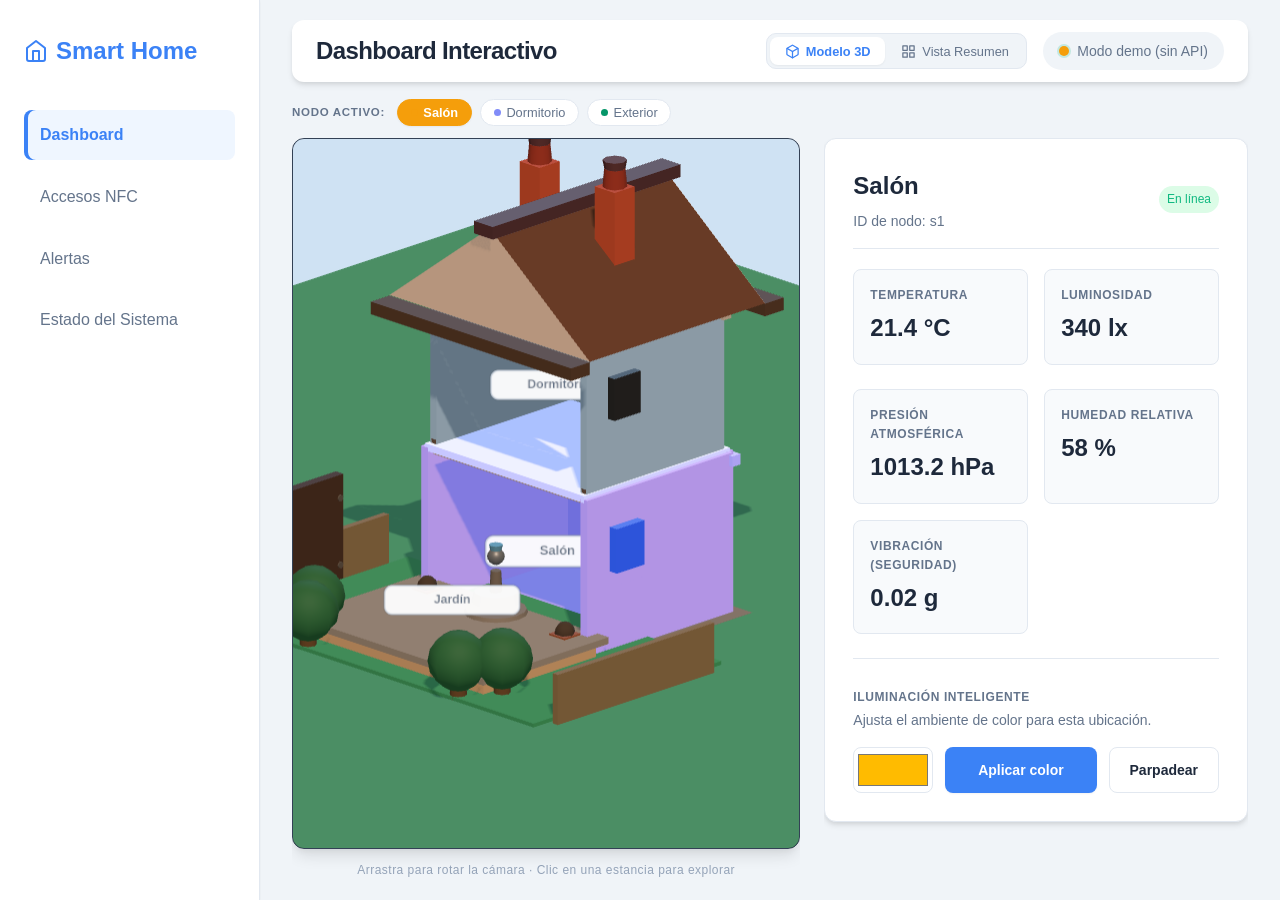
==== commit 96d6eb08: "Mejoras en el diseño 3D. Añadidos datos mock para la visualización de las cards cuando no hay API (B" ====
--- a/webapp/index.html
+++ b/webapp/index.html
@@ -27,11 +27,26 @@
         <main class="content">
             <header>
                 <h1>Dashboard Interactivo</h1>
-                <div id="status-indicator" class="status-indicator">
-                    <span class="dot"></span>
-                    <span id="last-update">Actualizando...</span>
+                <div style="display:flex; align-items:center; gap:1rem; flex-wrap:wrap;">
+                    <div class="view-toggle-group">
+                        <button class="view-btn active" id="btn-view-3d" onclick="setViewMode('3d')" title="Vista con modelo 3D">
+                            <svg xmlns="http://www.w3.org/2000/svg" width="15" height="15" viewBox="0 0 24 24" fill="none" stroke="currentColor" stroke-width="2" stroke-linecap="round" stroke-linejoin="round"><path d="M21 16V8a2 2 0 0 0-1-1.73l-7-4a2 2 0 0 0-2 0l-7 4A2 2 0 0 0 3 8v8a2 2 0 0 0 1 1.73l7 4a2 2 0 0 0 2 0l7-4A2 2 0 0 0 21 16z"/><polyline points="3.27 6.96 12 12.01 20.73 6.96"/><line x1="12" y1="22.08" x2="12" y2="12"/></svg>
+                            Modelo 3D
+                        </button>
+                        <button class="view-btn" id="btn-view-cards" onclick="setViewMode('cards')" title="Vista de tarjetas resumidas">
+                            <svg xmlns="http://www.w3.org/2000/svg" width="15" height="15" viewBox="0 0 24 24" fill="none" stroke="currentColor" stroke-width="2" stroke-linecap="round" stroke-linejoin="round"><rect x="3" y="3" width="7" height="7"/><rect x="14" y="3" width="7" height="7"/><rect x="14" y="14" width="7" height="7"/><rect x="3" y="14" width="7" height="7"/></svg>
+                            Vista Resumen
+                        </button>
+                    </div>
+                    <div id="status-indicator" class="status-indicator">
+                        <span class="dot"></span>
+                        <span id="last-update">Actualizando...</span>
+                    </div>
                 </div>
             </header>
+
+            <!-- Barra de selección/filtro de nodos -->
+            <div class="node-selector-bar" id="node-selector-bar"></div>
 
             <div class="dashboard-split" id="dashboard-split">
                 <!-- Modelo 3D (Izquierda) -->
@@ -49,6 +64,9 @@
                     </div>
                 </div>
             </div>
+
+            <!-- Vista de tarjetas (oculta por defecto) -->
+            <div id="all-nodes-view" class="all-nodes-view hidden"></div>
         </main>
     </div>
 
--- a/webapp/styles.css
+++ b/webapp/styles.css
@@ -39,12 +39,16 @@
 .dashboard-split {
     display: grid;
     grid-template-columns: 1.2fr 1fr;
-    gap: 3rem;
-    align-items: start;
+    gap: 1.5rem;
+    align-items: stretch;
+    flex: 1;
+    min-height: 0;
+    overflow: hidden;
 }
 
 .house-container {
-    height: 560px;
+    flex: 1;
+    min-height: 0;
     background: radial-gradient(ellipse at 35% 40%, #1e3a5f 0%, #0f172a 60%, #020617 100%);
     border-radius: var(--radius);
     display: flex;
@@ -263,6 +267,8 @@
 .house-wrapper {
     display: flex;
     flex-direction: column;
+    min-height: 0;
+    overflow: hidden;
 }
 
 .house-hint {
@@ -271,6 +277,11 @@
     color: #94a3b8;
     margin-top: 0.75rem;
     letter-spacing: 0.04em;
+}
+
+.node-details {
+    overflow-y: auto;
+    min-height: 0;
 }
 
 .empty-state {
@@ -347,23 +358,28 @@
 .content {
     flex: 1;
     margin-left: var(--sidebar-w);
-    padding: 2.5rem 4rem;
+    padding: 1.25rem 2rem;
     max-width: 1400px;
+    display: flex;
+    flex-direction: column;
+    height: 100vh;
+    overflow: hidden;
 }
 
 header {
     display: flex;
     justify-content: space-between;
     align-items: center;
-    margin-bottom: 3rem;
+    margin-bottom: 0.875rem;
     background: var(--bg-card);
-    padding: 1.5rem 2rem;
+    padding: 0.75rem 1.5rem;
     border-radius: var(--radius);
     box-shadow: var(--shadow-md);
+    flex-shrink: 0;
 }
 
 h1 {
-    font-size: 1.875rem;
+    font-size: 1.5rem;
     font-weight: 700;
     letter-spacing: -0.025em;
 }
@@ -616,4 +632,173 @@
     align-items: center;
     padding: 0.5rem 0;
     border-bottom: 1px solid var(--border-color);
+}
+
+/* ---- Utility ---- */
+.hidden {
+    display: none !important;
+}
+
+/* ---- View Toggle (3D / Resumen) ---- */
+.view-toggle-group {
+    display: flex;
+    background: var(--bg-main);
+    border: 1px solid var(--border-color);
+    border-radius: 10px;
+    padding: 3px;
+    gap: 2px;
+}
+
+.view-btn {
+    display: flex;
+    align-items: center;
+    gap: 0.375rem;
+    padding: 0.4rem 0.9rem;
+    border-radius: 8px;
+    border: none;
+    background: transparent;
+    color: var(--text-muted);
+    font-size: 0.8rem;
+    font-weight: 500;
+    font-family: inherit;
+    cursor: pointer;
+    transition: all 0.18s;
+    white-space: nowrap;
+}
+
+.view-btn:hover {
+    color: var(--text-main);
+    background: rgba(0, 0, 0, 0.04);
+}
+
+.view-btn.active {
+    background: white;
+    color: var(--accent);
+    box-shadow: var(--shadow-sm);
+    font-weight: 600;
+}
+
+/* ---- Node Selector Bar ---- */
+.node-selector-bar {
+    display: flex;
+    align-items: center;
+    gap: 0.5rem;
+    margin-bottom: 0.625rem;
+    min-height: 2rem;
+    flex-wrap: wrap;
+    flex-shrink: 0;
+}
+
+.selector-label {
+    font-size: 0.72rem;
+    font-weight: 600;
+    color: var(--text-muted);
+    text-transform: uppercase;
+    letter-spacing: 0.06em;
+    margin-right: 0.25rem;
+    white-space: nowrap;
+}
+
+.node-pill {
+    display: inline-flex;
+    align-items: center;
+    gap: 0.35rem;
+    padding: 0.3rem 0.8rem;
+    border-radius: 99px;
+    border: 1px solid var(--border-color);
+    background: white;
+    color: var(--text-muted);
+    font-size: 0.8rem;
+    font-weight: 500;
+    font-family: inherit;
+    cursor: pointer;
+    transition: all 0.18s;
+}
+
+.node-pill:hover {
+    border-color: var(--accent);
+    color: var(--text-main);
+    transform: translateY(-1px);
+    box-shadow: var(--shadow-sm);
+}
+
+.node-pill.active {
+    color: white;
+    font-weight: 600;
+    box-shadow: var(--shadow-sm);
+}
+
+.np-dot {
+    width: 7px;
+    height: 7px;
+    border-radius: 50%;
+    flex-shrink: 0;
+}
+
+/* ---- All-Nodes Cards View ---- */
+.all-nodes-view {
+    flex: 1;
+    min-height: 0;
+    overflow-y: auto;
+    padding-bottom: 1rem;
+}
+
+.all-nodes-grid {
+    display: grid;
+    grid-template-columns: repeat(auto-fit, minmax(300px, 1fr));
+    gap: 1.5rem;
+}
+
+.node-card {
+    background: var(--bg-card);
+    border: 1px solid var(--border-color);
+    border-radius: var(--radius);
+    padding: 1.5rem;
+    box-shadow: var(--shadow-md);
+    transition: transform 0.2s ease, box-shadow 0.2s ease;
+    position: relative;
+    overflow: hidden;
+}
+
+.node-card:hover {
+    transform: translateY(-3px);
+    box-shadow: var(--shadow-lg);
+}
+
+.node-card-accent-bar {
+    position: absolute;
+    top: 0;
+    left: 0;
+    right: 0;
+    height: 3px;
+    background: var(--nc-accent, var(--accent));
+}
+
+.nc-sensors-grid {
+    display: grid;
+    grid-template-columns: 1fr 1fr;
+    gap: 0.6rem;
+    margin-bottom: 1.1rem;
+}
+
+.nc-sensor {
+    display: flex;
+    flex-direction: column;
+    padding: 0.6rem 0.75rem;
+    background: var(--bg-main);
+    border-radius: 8px;
+    border: 1px solid var(--border-color);
+}
+
+.nc-sensor .sensor-value {
+    font-size: 1.2rem;
+}
+
+.nc-sensor--wide {
+    grid-column: span 2;
+}
+
+.nc-controls {
+    border-top: 1px solid var(--border-color);
+    padding-top: 0.9rem;
 }
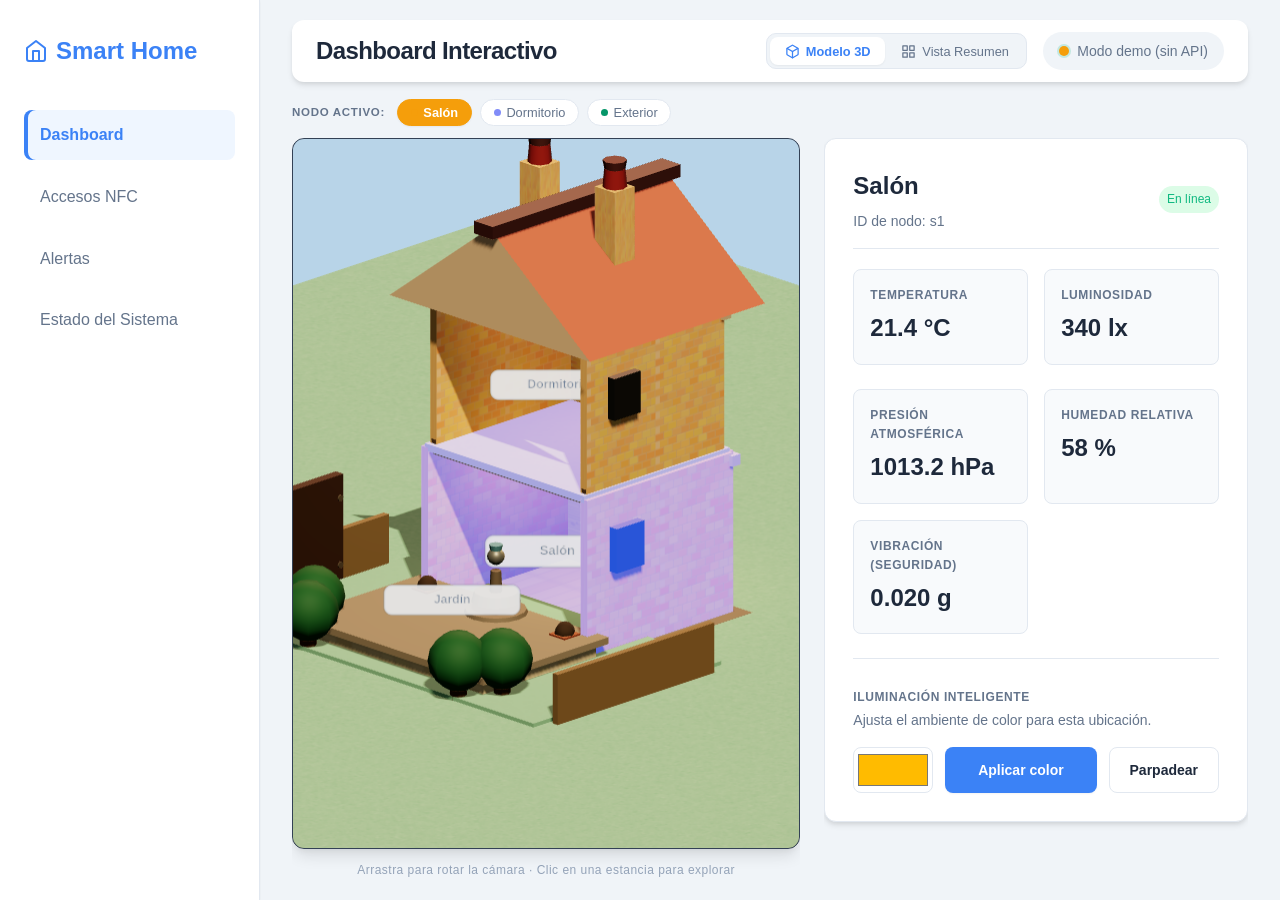
==== commit cb7ce87f: "Añadido favicon y mejorado el título de la pestaña" ====
--- a/webapp/index.html
+++ b/webapp/index.html
@@ -3,11 +3,13 @@
 <head>
     <meta charset="UTF-8">
     <meta name="viewport" content="width=device-width, initial-scale=1.0">
-    <title>Smart Home Dashboard</title>
+    <title>Smart Home</title>
+    <link rel="icon" href="/favicon.svg" type="image/svg+xml">
     <link rel="stylesheet" href="styles.css">
 </head>
 <body>
     <div class="app-container">
+        <div class="sidebar-overlay" onclick="closeSidebar()"></div>
         <aside class="sidebar">
             <h2>
                 <svg xmlns="http://www.w3.org/2000/svg" width="24" height="24" viewBox="0 0 24 24" fill="none" stroke="currentColor" stroke-width="2" stroke-linecap="round" stroke-linejoin="round">
@@ -22,20 +24,26 @@
                 <a href="alertas.html">Alertas</a>
                 <a href="estado.html">Estado del Sistema</a>
             </nav>
+            <button class="sidebar-close" onclick="closeSidebar()" aria-label="Cerrar menú">
+                <svg xmlns="http://www.w3.org/2000/svg" width="20" height="20" viewBox="0 0 24 24" fill="none" stroke="currentColor" stroke-width="2.5" stroke-linecap="round"><line x1="18" y1="6" x2="6" y2="18"/><line x1="6" y1="6" x2="18" y2="18"/></svg>
+            </button>
         </aside>
         
         <main class="content">
             <header>
+                <button class="sidebar-toggle" onclick="toggleSidebar()" aria-label="Menú">
+                    <svg xmlns="http://www.w3.org/2000/svg" width="22" height="22" viewBox="0 0 24 24" fill="none" stroke="currentColor" stroke-width="2.5" stroke-linecap="round"><line x1="3" y1="6" x2="21" y2="6"/><line x1="3" y1="12" x2="21" y2="12"/><line x1="3" y1="18" x2="21" y2="18"/></svg>
+                </button>
                 <h1>Dashboard Interactivo</h1>
                 <div style="display:flex; align-items:center; gap:1rem; flex-wrap:wrap;">
                     <div class="view-toggle-group">
                         <button class="view-btn active" id="btn-view-3d" onclick="setViewMode('3d')" title="Vista con modelo 3D">
                             <svg xmlns="http://www.w3.org/2000/svg" width="15" height="15" viewBox="0 0 24 24" fill="none" stroke="currentColor" stroke-width="2" stroke-linecap="round" stroke-linejoin="round"><path d="M21 16V8a2 2 0 0 0-1-1.73l-7-4a2 2 0 0 0-2 0l-7 4A2 2 0 0 0 3 8v8a2 2 0 0 0 1 1.73l7 4a2 2 0 0 0 2 0l7-4A2 2 0 0 0 21 16z"/><polyline points="3.27 6.96 12 12.01 20.73 6.96"/><line x1="12" y1="22.08" x2="12" y2="12"/></svg>
-                            Modelo 3D
+                            <span class="view-btn-text">Modelo 3D</span>
                         </button>
                         <button class="view-btn" id="btn-view-cards" onclick="setViewMode('cards')" title="Vista de tarjetas resumidas">
                             <svg xmlns="http://www.w3.org/2000/svg" width="15" height="15" viewBox="0 0 24 24" fill="none" stroke="currentColor" stroke-width="2" stroke-linecap="round" stroke-linejoin="round"><rect x="3" y="3" width="7" height="7"/><rect x="14" y="3" width="7" height="7"/><rect x="14" y="14" width="7" height="7"/><rect x="3" y="14" width="7" height="7"/></svg>
-                            Vista Resumen
+                            <span class="view-btn-text">Vista Resumen</span>
                         </button>
                     </div>
                     <div id="status-indicator" class="status-indicator">
--- a/webapp/styles.css
+++ b/webapp/styles.css
@@ -363,7 +363,7 @@
     display: flex;
     flex-direction: column;
     height: 100vh;
-    overflow: hidden;
+    overflow-y: auto;
 }
 
 header {
@@ -801,4 +801,249 @@
 .nc-controls {
     border-top: 1px solid var(--border-color);
     padding-top: 0.9rem;
+}
+
+/* ====================================
+   STATUS GRID (estado.html)
+   ==================================== */
+.status-grid {
+    display: grid;
+    grid-template-columns: repeat(auto-fit, minmax(200px, 1fr));
+    gap: 1rem;
+    margin-top: 1rem;
+}
+
+.status-grid > div {
+    background: var(--bg-main);
+    padding: 0.875rem 1rem;
+    border-radius: 8px;
+    border: 1px solid var(--border-color);
+}
+
+.status-grid .label {
+    display: block;
+    font-size: 0.72rem;
+    text-transform: uppercase;
+    letter-spacing: 0.05em;
+    color: var(--text-muted);
+    font-weight: 600;
+    margin-bottom: 0.35rem;
+}
+
+.status-grid .value {
+    font-size: 0.9rem;
+    font-weight: 500;
+    word-break: break-all;
+}
+
+/* Table horizontal scroll wrapper */
+.table-wrapper {
+    overflow-x: auto;
+    -webkit-overflow-scrolling: touch;
+    border-radius: var(--radius);
+}
+
+.table-wrapper .data-table {
+    border-radius: 0;
+    min-width: 500px;
+}
+
+/* ====================================
+   SIDEBAR MOBILE TOGGLE
+   ==================================== */
+.sidebar-toggle {
+    display: none;
+    align-items: center;
+    justify-content: center;
+    background: none;
+    border: none;
+    cursor: pointer;
+    padding: 0.35rem;
+    color: var(--text-main);
+    border-radius: 8px;
+    transition: background 0.2s;
+    flex-shrink: 0;
+}
+
+.sidebar-toggle:hover { background: var(--bg-main); }
+
+.sidebar-close {
+    display: none;
+    position: absolute;
+    top: 1rem;
+    right: 1rem;
+    background: none;
+    border: none;
+    cursor: pointer;
+    padding: 0.35rem;
+    color: var(--text-muted);
+    border-radius: 8px;
+    transition: background 0.2s;
+}
+
+.sidebar-close:hover { background: var(--bg-main); color: var(--text-main); }
+
+.sidebar-overlay {
+    display: none;
+    position: fixed;
+    inset: 0;
+    background: rgba(0, 0, 0, 0.45);
+    z-index: 9;
+    backdrop-filter: blur(2px);
+    -webkit-backdrop-filter: blur(2px);
+}
+
+/* ====================================
+   TABLET  (≤ 900px)
+   ==================================== */
+@media (max-width: 900px) {
+    :root { --sidebar-w: 220px; }
+
+    .content { padding: 1rem 1.5rem; }
+
+    .dashboard-split { gap: 1rem; }
+}
+
+/* ====================================
+   MOBILE  (≤ 768px)
+   ==================================== */
+@media (max-width: 768px) {
+
+    /* --- Sidebar as slide-in overlay --- */
+    .sidebar-toggle { display: flex; }
+    .sidebar-close  { display: block; }
+
+    .sidebar {
+        transform: translateX(-100%);
+        transition: transform 0.28s cubic-bezier(0.4, 0, 0.2, 1);
+        position: fixed;
+        z-index: 20;
+    }
+
+    body.sidebar-open .sidebar        { transform: translateX(0); box-shadow: var(--shadow-lg); }
+    body.sidebar-open .sidebar-overlay { display: block; }
+
+    /* --- Content full width --- */
+    .content {
+        margin-left: 0;
+        padding: 0.875rem 1rem;
+        height: 100dvh;
+    }
+
+    /* --- Header compact --- */
+    header {
+        flex-wrap: wrap;
+        gap: 0.5rem;
+        padding: 0.625rem 0.875rem;
+        margin-bottom: 0.625rem;
+    }
+
+    header > div { flex-wrap: wrap; gap: 0.375rem; }
+
+    h1 { font-size: 1.1rem; }
+
+    #last-update { display: none; }
+
+    /* View toggle: icon only */
+    .view-btn-text { display: none; }
+    .view-btn { padding: 0.45rem 0.55rem; }
+
+    /* --- Dashboard: single column, scrollable --- */
+    .dashboard-split {
+        grid-template-columns: 1fr;
+        overflow-y: visible;
+        overflow-x: hidden;
+        flex: none;
+        height: auto;
+    }
+
+    .house-wrapper { height: auto; }
+
+    .house-container {
+        height: 52vw;
+        min-height: 240px;
+        max-height: 360px;
+        flex: none;
+    }
+
+    .node-details {
+        height: auto;
+        overflow-y: visible;
+        margin-top: 0.25rem;
+    }
+
+    /* --- Node selector bar --- */
+    .node-selector-bar { gap: 0.375rem; }
+    .selector-label    { display: none; }
+
+    /* --- All nodes grid: 1 col --- */
+    .all-nodes-grid { grid-template-columns: 1fr; }
+
+    /* --- Split view (accesos): 1 col --- */
+    .split-view { grid-template-columns: 1fr; }
+
+    /* --- Tables --- */
+    .data-table th,
+    .data-table td { padding: 0.6rem 0.75rem; font-size: 0.8rem; }
+
+    /* --- Status grid: 2 col on tablet-mobile --- */
+    .status-grid { grid-template-columns: 1fr 1fr; }
+
+    /* --- Cards --- */
+    .card { padding: 1.1rem; }
+
+    /* --- Sensor values --- */
+    .sensor-value         { font-size: 1.25rem; }
+    .nc-sensor .sensor-value { font-size: 1rem; }
+
+    /* --- Buttons --- */
+    .btn-primary,
+    .btn-secondary { padding: 0.5rem 0.875rem; font-size: 0.8rem; }
+
+    /* --- Slide-in: horizontal on mobile feels wrong, use fade --- */
+    @keyframes slideIn {
+        from { opacity: 0; transform: translateY(8px); }
+        to   { opacity: 1; transform: translateY(0); }
+    }
+}
+
+/* ====================================
+   SMALL PHONES  (≤ 480px)
+   ==================================== */
+@media (max-width: 480px) {
+
+    .content { padding: 0.625rem 0.75rem; }
+
+    h1 { font-size: 0.95rem; }
+
+    header { margin-bottom: 0.5rem; }
+
+    .house-container {
+        height: 56vw;
+        min-height: 200px;
+        max-height: 300px;
+    }
+
+    .status-grid { grid-template-columns: 1fr; }
+
+    /* Sensor grids go 1 col */
+    .nc-sensors-grid { grid-template-columns: 1fr; }
+    .nc-sensor--wide { grid-column: span 1; }
+    .sensor-grid     { grid-template-columns: 1fr; }
+
+    .card { padding: 0.875rem; }
+
+    /* Add UID form: stacked */
+    #add-uid-form {
+        display: flex;
+        flex-direction: column;
+        gap: 0.5rem;
+        margin-top: 1rem;
+    }
+
+    #add-uid-form input[type="text"] { width: 100%; }
+    #add-uid-form .btn-primary       { width: 100%; justify-content: center; }
+
+    /* Alerta tipo: no min-width */
+    .alerta-tipo { min-width: unset; }
 }
